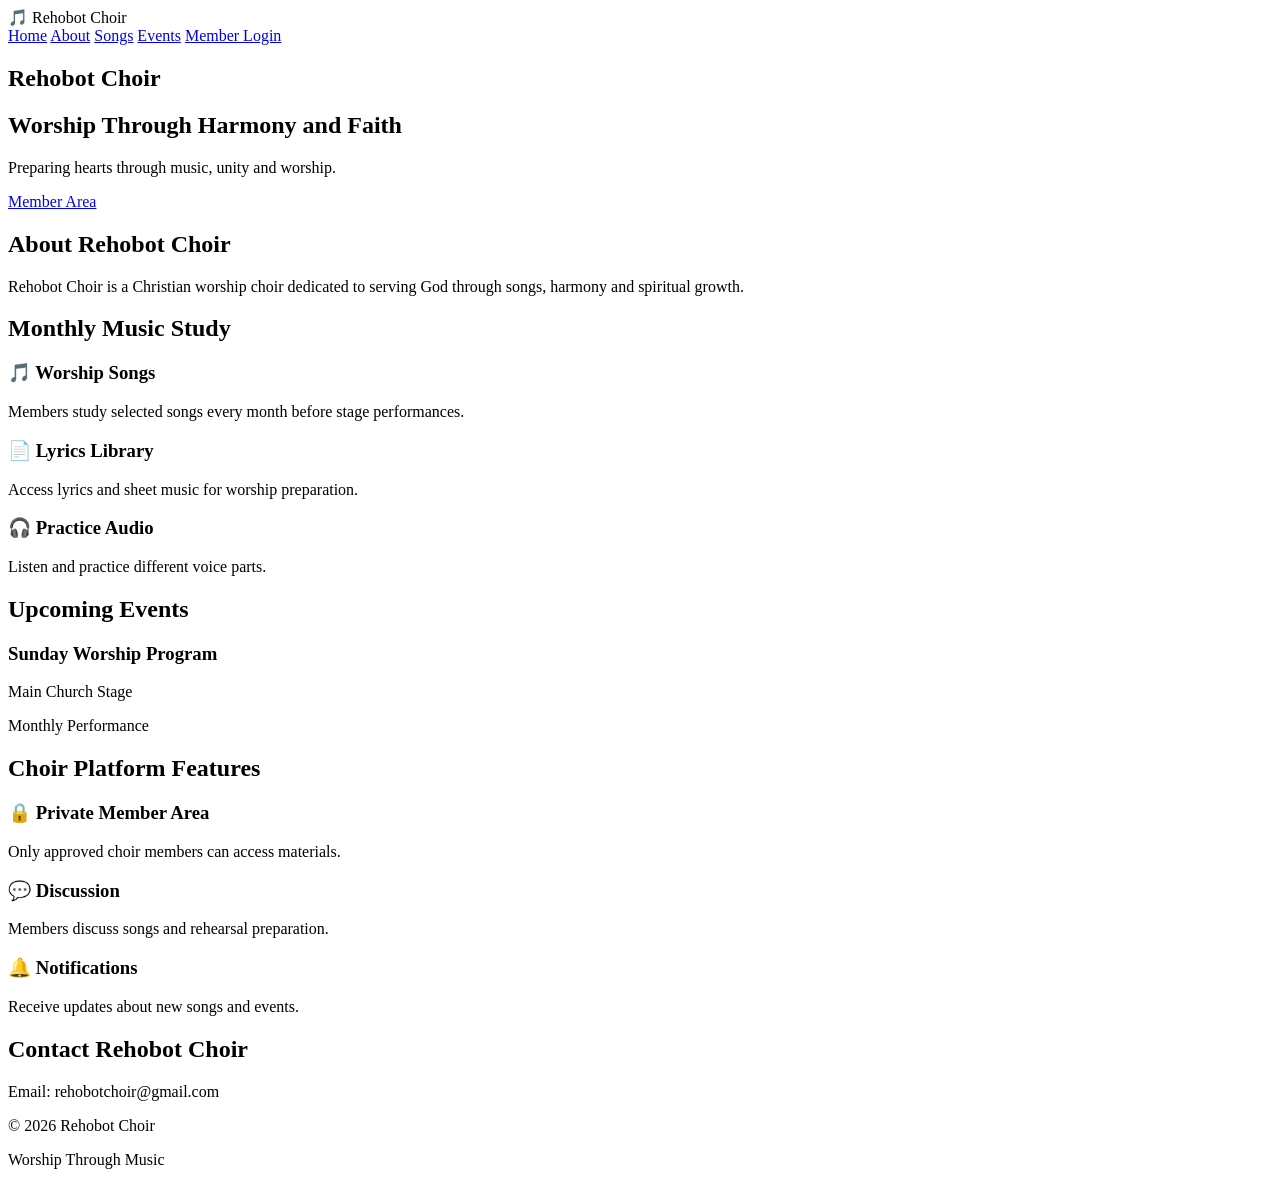
==== index.html @ 026ab4f0 "Create index.html" ====
<!DOCTYPE html>
<html lang="en">

<head>

<meta charset="UTF-8">
<meta name="viewport" content="width=device-width, initial-scale=1.0">

<title>Rehobot Choir | Worship Through Music</title>

<link rel="stylesheet" href="../css/style.css">

</head>


<body>


<header>

<div class="logo">
🎵 Rehobot Choir
</div>


<nav>

<a href="index.html">Home</a>
<a href="#about">About</a>
<a href="#songs">Songs</a>
<a href="#events">Events</a>
<a href="login.html">Member Login</a>

</nav>


</header>



<section class="hero">


<div class="hero-content">

<h1>
Rehobot Choir
</h1>


<h2>
Worship Through Harmony and Faith
</h2>


<p>
Preparing hearts through music, unity and worship.
</p>


<a href="login.html" class="btn">
Member Area
</a>


</div>


</section>





<section id="about">


<h2>
About Rehobot Choir
</h2>


<p>

Rehobot Choir is a Christian worship choir dedicated
to serving God through songs, harmony and spiritual growth.

</p>


</section>






<section id="songs">


<h2>
Monthly Music Study
</h2>


<div class="cards">


<div class="card">

<h3>
🎵 Worship Songs
</h3>

<p>
Members study selected songs every month
before stage performances.
</p>

</div>




<div class="card">

<h3>
📄 Lyrics Library
</h3>

<p>
Access lyrics and sheet music for worship preparation.
</p>

</div>





<div class="card">

<h3>
🎧 Practice Audio
</h3>

<p>
Listen and practice different voice parts.
</p>

</div>



</div>


</section>







<section id="events">


<h2>
Upcoming Events
</h2>


<div class="event-card">


<h3>
Sunday Worship Program
</h3>


<p>
Main Church Stage
</p>


<p>
Monthly Performance
</p>


</div>


</section>







<section class="features">


<h2>
Choir Platform Features
</h2>


<div class="cards">


<div class="card">

<h3>
🔒 Private Member Area
</h3>

<p>
Only approved choir members can access materials.
</p>

</div>



<div class="card">

<h3>
💬 Discussion
</h3>

<p>
Members discuss songs and rehearsal preparation.
</p>

</div>




<div class="card">

<h3>
🔔 Notifications
</h3>

<p>
Receive updates about new songs and events.
</p>

</div>



</div>


</section>








<section id="contact">


<h2>
Contact Rehobot Choir
</h2>


<p>
Email: rehobotchoir@gmail.com
</p>


</section>







<footer>

<p>
© 2026 Rehobot Choir
</p>

<p>
Worship Through Music
</p>

</footer>



<script src="../js/main.js"></script>


</body>

</html>
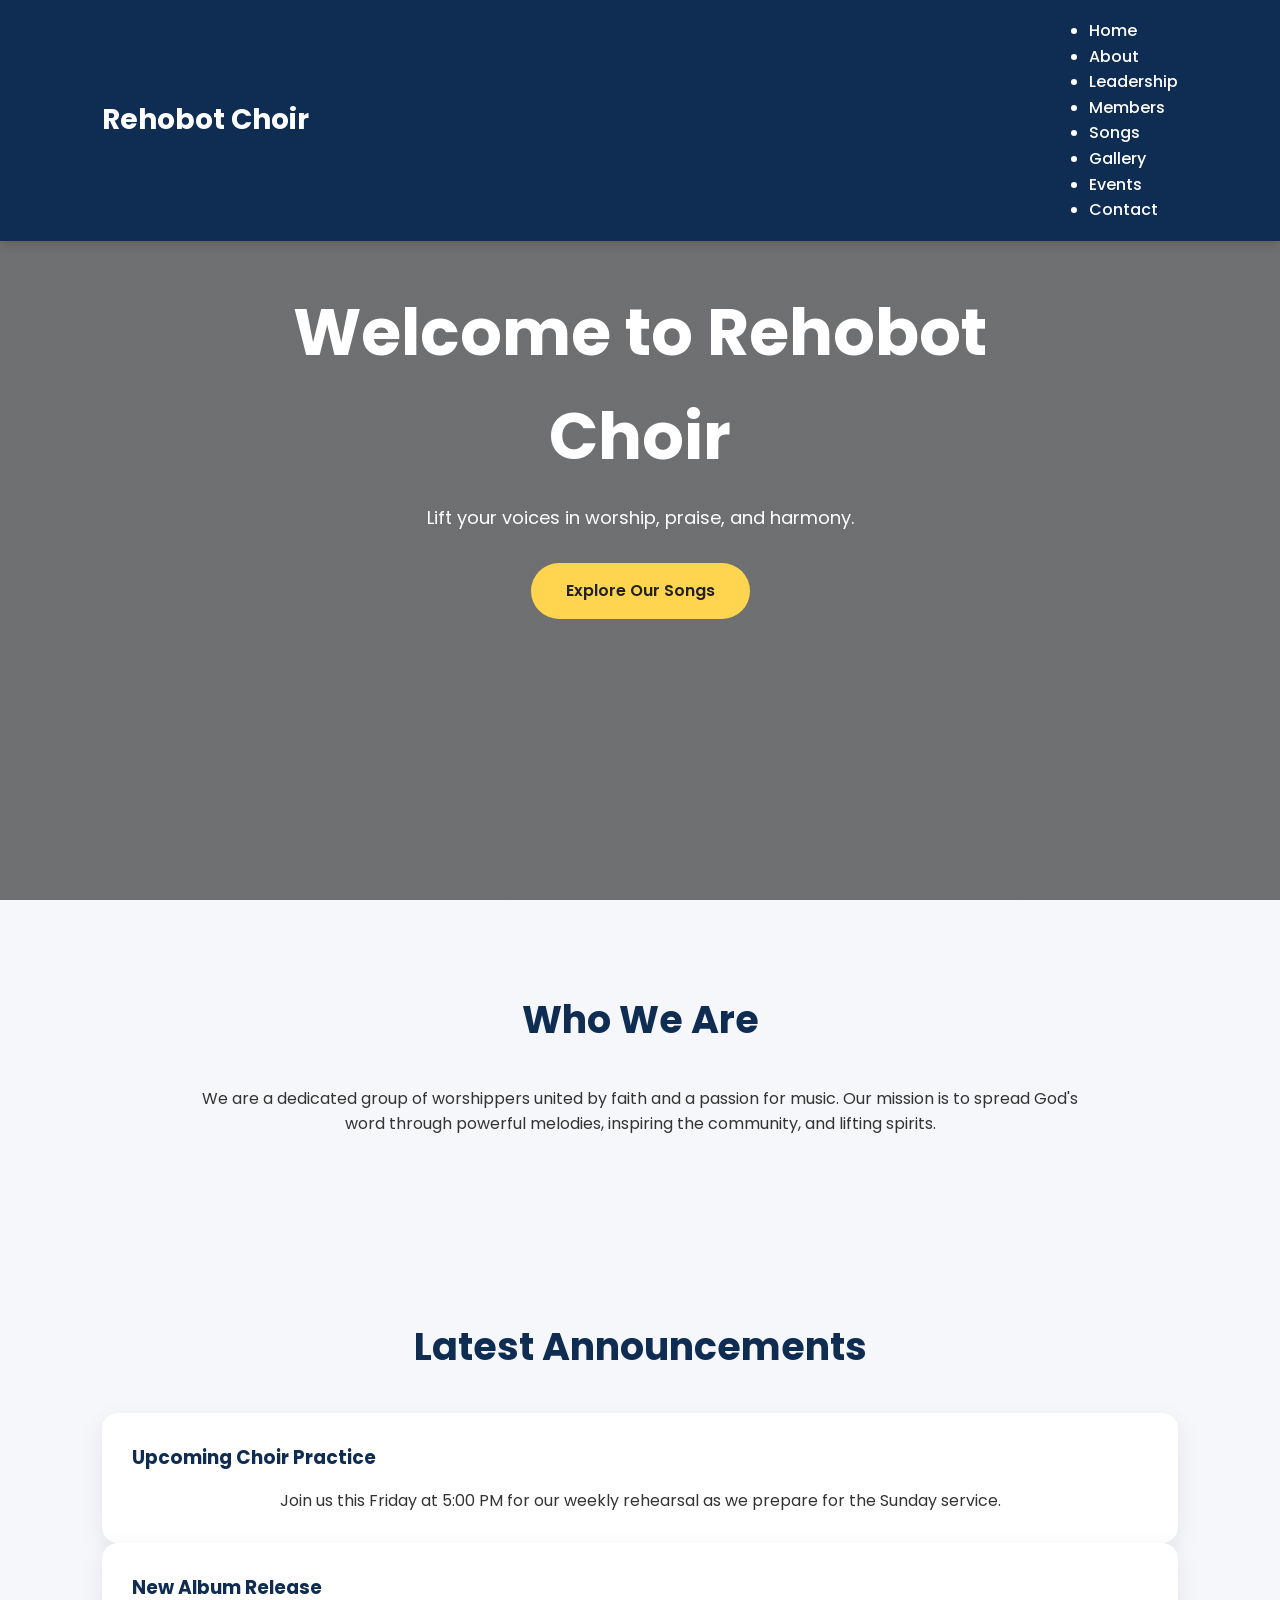
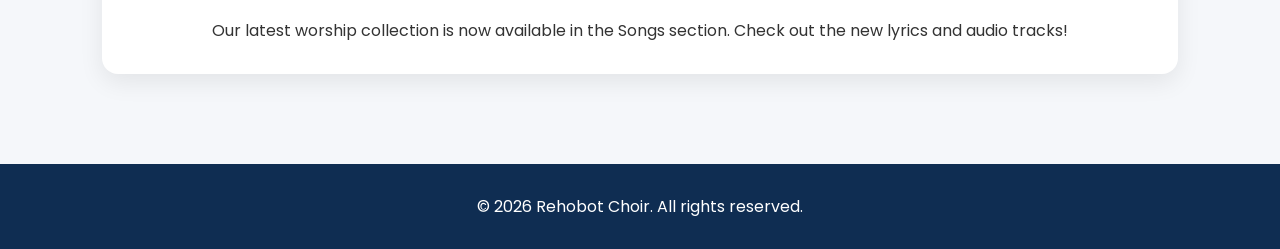
==== commit 779d172a: "Update and rename fronted/index.html to index.html" ====
--- a/index.html
+++ b/index.html
@@ -1,309 +1,71 @@
 <!DOCTYPE html>
 <html lang="en">
-
 <head>
-
-<meta charset="UTF-8">
-<meta name="viewport" content="width=device-width, initial-scale=1.0">
-
-<title>Rehobot Choir | Worship Through Music</title>
-
-<link rel="stylesheet" href="../css/style.css">
-
+    <meta charset="UTF-8">
+    <meta name="viewport" content="width=device-width, initial-scale=1.0">
+    <title>Rehobot Choir - Home</title>
+    <link rel="stylesheet" href="style.css">
+    <!-- Google Fonts -->
+    <link href="https://fonts.googleapis.com/css2?family=Poppins:wght@300;400;600;700&display=swap" rel="stylesheet">
 </head>
-
-
 <body>
 
+    <!-- Header & Navigation -->
+    <header>
+        <div class="logo">Rehobot Choir</div>
+        <nav>
+            <ul>
+                <li><a href="index.html" class="active">Home</a></li>
+                <li><a href="about.html">About</a></li>
+                <li><a href="leaders.html">Leadership</a></li>
+                <li><a href="members.html">Members</a></li>
+                <li><a href="songs.html">Songs</a></li>
+                <li><a href="gallery.html">Gallery</a></li>
+                <li><a href="events.html">Events</a></li>
+                <li><a href="contact.html">Contact</a></li>
+            </ul>
+        </nav>
+    </header>
 
-<header>
+    <!-- Hero Section -->
+    <section class="hero">
+        <div class="hero-content">
+            <h1>Welcome to Rehobot Choir</h1>
+            <p>Lift your voices in worship, praise, and harmony.</p>
+            <a href="songs.html" class="btn">Explore Our Songs</a>
+        </div>
+    </section>
 
-<div class="logo">
-🎵 Rehobot Choir
-</div>
+    <!-- Introduction Section -->
+    <section class="intro">
+        <div class="container">
+            <h2>Who We Are</h2>
+            <p>We are a dedicated group of worshippers united by faith and a passion for music. Our mission is to spread God's word through powerful melodies, inspiring the community, and lifting spirits.</p>
+        </div>
+    </section>
 
+    <!-- Latest Announcements -->
+    <section class="announcements">
+        <div class="container">
+            <h2>Latest Announcements</h2>
+            <div class="card-grid">
+                <div class="card">
+                    <h3>Upcoming Choir Practice</h3>
+                    <p>Join us this Friday at 5:00 PM for our weekly rehearsal as we prepare for the Sunday service.</p>
+                </div>
+                <div class="card">
+                    <h3>New Album Release</h3>
+                    <p>Our latest worship collection is now available in the Songs section. Check out the new lyrics and audio tracks!</p>
+                </div>
+            </div>
+        </div>
+    </section>
 
-<nav>
+    <!-- Footer -->
+    <footer>
+        <p>&copy; 2026 Rehobot Choir. All rights reserved.</p>
+    </footer>
 
-<a href="index.html">Home</a>
-<a href="#about">About</a>
-<a href="#songs">Songs</a>
-<a href="#events">Events</a>
-<a href="login.html">Member Login</a>
-
-</nav>
-
-
-</header>
-
-
-
-<section class="hero">
-
-
-<div class="hero-content">
-
-<h1>
-Rehobot Choir
-</h1>
-
-
-<h2>
-Worship Through Harmony and Faith
-</h2>
-
-
-<p>
-Preparing hearts through music, unity and worship.
-</p>
-
-
-<a href="login.html" class="btn">
-Member Area
-</a>
-
-
-</div>
-
-
-</section>
-
-
-
-
-
-<section id="about">
-
-
-<h2>
-About Rehobot Choir
-</h2>
-
-
-<p>
-
-Rehobot Choir is a Christian worship choir dedicated
-to serving God through songs, harmony and spiritual growth.
-
-</p>
-
-
-</section>
-
-
-
-
-
-
-<section id="songs">
-
-
-<h2>
-Monthly Music Study
-</h2>
-
-
-<div class="cards">
-
-
-<div class="card">
-
-<h3>
-🎵 Worship Songs
-</h3>
-
-<p>
-Members study selected songs every month
-before stage performances.
-</p>
-
-</div>
-
-
-
-
-<div class="card">
-
-<h3>
-📄 Lyrics Library
-</h3>
-
-<p>
-Access lyrics and sheet music for worship preparation.
-</p>
-
-</div>
-
-
-
-
-
-<div class="card">
-
-<h3>
-🎧 Practice Audio
-</h3>
-
-<p>
-Listen and practice different voice parts.
-</p>
-
-</div>
-
-
-
-</div>
-
-
-</section>
-
-
-
-
-
-
-
-<section id="events">
-
-
-<h2>
-Upcoming Events
-</h2>
-
-
-<div class="event-card">
-
-
-<h3>
-Sunday Worship Program
-</h3>
-
-
-<p>
-Main Church Stage
-</p>
-
-
-<p>
-Monthly Performance
-</p>
-
-
-</div>
-
-
-</section>
-
-
-
-
-
-
-
-<section class="features">
-
-
-<h2>
-Choir Platform Features
-</h2>
-
-
-<div class="cards">
-
-
-<div class="card">
-
-<h3>
-🔒 Private Member Area
-</h3>
-
-<p>
-Only approved choir members can access materials.
-</p>
-
-</div>
-
-
-
-<div class="card">
-
-<h3>
-💬 Discussion
-</h3>
-
-<p>
-Members discuss songs and rehearsal preparation.
-</p>
-
-</div>
-
-
-
-
-<div class="card">
-
-<h3>
-🔔 Notifications
-</h3>
-
-<p>
-Receive updates about new songs and events.
-</p>
-
-</div>
-
-
-
-</div>
-
-
-</section>
-
-
-
-
-
-
-
-
-<section id="contact">
-
-
-<h2>
-Contact Rehobot Choir
-</h2>
-
-
-<p>
-Email: rehobotchoir@gmail.com
-</p>
-
-
-</section>
-
-
-
-
-
-
-
-<footer>
-
-<p>
-© 2026 Rehobot Choir
-</p>
-
-<p>
-Worship Through Music
-</p>
-
-</footer>
-
-
-
-<script src="../js/main.js"></script>
-
-
+    <script src="main.js"></script>
 </body>
-
 </html>
--- a/style.css
+++ b/style.css
@@ -0,0 +1,194 @@
+/* Google Font */
+@import url('https://fonts.googleapis.com/css2?family=Poppins:wght@300;400;600;700&display=swap');
+
+*{
+    margin:0;
+    padding:0;
+    box-sizing:border-box;
+}
+
+body{
+    font-family:'Poppins',sans-serif;
+    background:#f5f7fa;
+    color:#333;
+    line-height:1.6;
+}
+
+/* Header */
+
+header{
+    position:fixed;
+    top:0;
+    left:0;
+    width:100%;
+    background:#0f2d52;
+    color:#fff;
+    display:flex;
+    justify-content:space-between;
+    align-items:center;
+    padding:18px 8%;
+    z-index:1000;
+    box-shadow:0 3px 10px rgba(0,0,0,.15);
+}
+
+.logo{
+    font-size:28px;
+    font-weight:700;
+}
+
+nav{
+    display:flex;
+    gap:25px;
+}
+
+nav a{
+    color:white;
+    text-decoration:none;
+    font-weight:500;
+    transition:.3s;
+}
+
+nav a:hover{
+    color:#FFD54F;
+}
+
+/* Hero */
+
+.hero{
+    height:100vh;
+    background:
+    linear-gradient(rgba(0,0,0,.55),rgba(0,0,0,.55)),
+    url("../images/hero.jpg") center/cover no-repeat;
+    display:flex;
+    justify-content:center;
+    align-items:center;
+    text-align:center;
+    color:white;
+    padding:20px;
+}
+
+.hero-content{
+    max-width:750px;
+}
+
+.hero h1{
+    font-size:65px;
+    margin-bottom:15px;
+}
+
+.hero h2{
+    font-size:28px;
+    font-weight:400;
+    margin-bottom:20px;
+}
+
+.hero p{
+    font-size:18px;
+    margin-bottom:30px;
+}
+
+.btn{
+    display:inline-block;
+    background:#FFD54F;
+    color:#222;
+    text-decoration:none;
+    padding:15px 35px;
+    border-radius:40px;
+    font-weight:600;
+    transition:.3s;
+}
+
+.btn:hover{
+    transform:translateY(-3px);
+    box-shadow:0 8px 20px rgba(0,0,0,.25);
+}
+
+/* Sections */
+
+section{
+    padding:90px 8%;
+}
+
+section h2{
+    text-align:center;
+    font-size:38px;
+    color:#0f2d52;
+    margin-bottom:35px;
+}
+
+section p{
+    max-width:900px;
+    margin:auto;
+    text-align:center;
+}
+
+/* Cards */
+
+.cards{
+    margin-top:40px;
+    display:grid;
+    grid-template-columns:repeat(auto-fit,minmax(260px,1fr));
+    gap:25px;
+}
+
+.card,
+.event-card{
+    background:white;
+    padding:30px;
+    border-radius:16px;
+    box-shadow:0 8px 25px rgba(0,0,0,.08);
+    transition:.3s;
+}
+
+.card:hover,
+.event-card:hover{
+    transform:translateY(-8px);
+}
+
+.card h3{
+    color:#0f2d52;
+    margin-bottom:15px;
+}
+
+/* Features */
+
+.features{
+    background:#eef4fb;
+}
+
+/* Footer */
+
+footer{
+    background:#0f2d52;
+    color:white;
+    text-align:center;
+    padding:30px;
+}
+
+/* Responsive */
+
+@media(max-width:768px){
+
+header{
+    flex-direction:column;
+    gap:15px;
+}
+
+nav{
+    flex-wrap:wrap;
+    justify-content:center;
+}
+
+.hero h1{
+    font-size:42px;
+}
+
+.hero h2{
+    font-size:22px;
+}
+
+section h2{
+    font-size:30px;
+}
+
+}
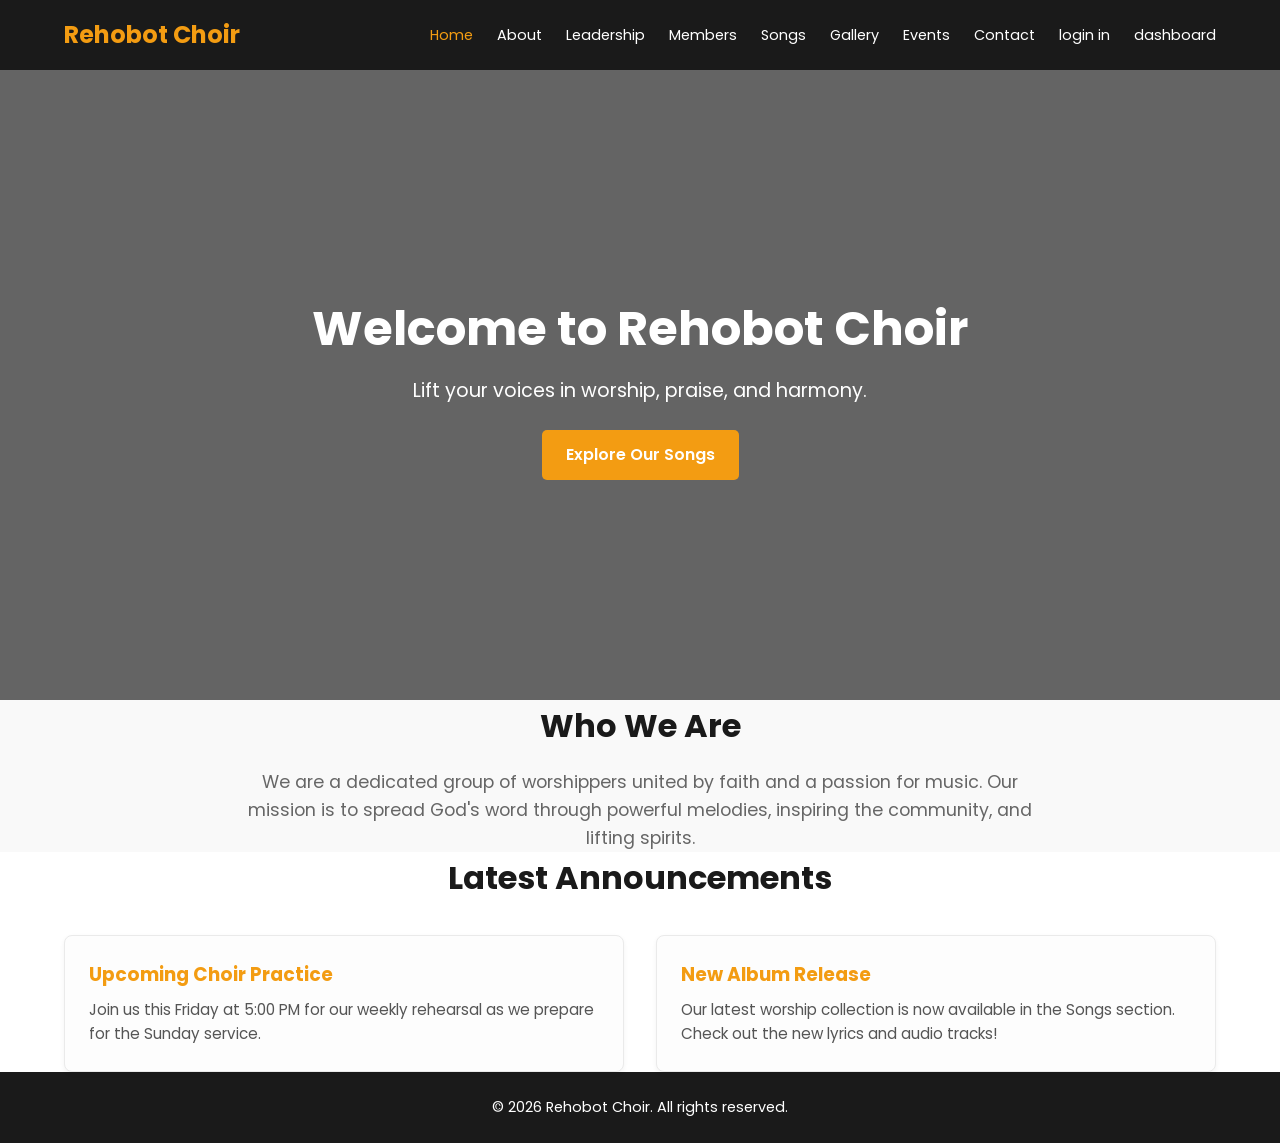
==== commit b69a1d6f: "Update index.html" ====
--- a/index.html
+++ b/index.html
@@ -23,7 +23,10 @@
                 <li><a href="gallery.html">Gallery</a></li>
                 <li><a href="events.html">Events</a></li>
                 <li><a href="contact.html">Contact</a></li>
+                <li><a href="login.html">login in</a></li>
+                <li><a href="dashboard.html">dashboard</a></li>
             </ul>
+            
         </nav>
     </header>
 
--- a/style.css
+++ b/style.css
@@ -1,194 +1,675 @@
-/* Google Font */
-@import url('https://fonts.googleapis.com/css2?family=Poppins:wght@300;400;600;700&display=swap');
-
-*{
-    margin:0;
-    padding:0;
-    box-sizing:border-box;
-}
-
-body{
-    font-family:'Poppins',sans-serif;
-    background:#f5f7fa;
-    color:#333;
-    line-height:1.6;
-}
-
-/* Header */
-
-header{
-    position:fixed;
-    top:0;
-    left:0;
-    width:100%;
-    background:#0f2d52;
-    color:#fff;
-    display:flex;
-    justify-content:space-between;
-    align-items:center;
-    padding:18px 8%;
-    z-index:1000;
-    box-shadow:0 3px 10px rgba(0,0,0,.15);
-}
-
-.logo{
-    font-size:28px;
-    font-weight:700;
-}
-
-nav{
-    display:flex;
-    gap:25px;
-}
-
-nav a{
-    color:white;
-    text-decoration:none;
-    font-weight:500;
-    transition:.3s;
-}
-
-nav a:hover{
-    color:#FFD54F;
-}
-
-/* Hero */
-
-.hero{
-    height:100vh;
-    background:
-    linear-gradient(rgba(0,0,0,.55),rgba(0,0,0,.55)),
-    url("../images/hero.jpg") center/cover no-repeat;
-    display:flex;
-    justify-content:center;
-    align-items:center;
-    text-align:center;
-    color:white;
-    padding:20px;
-}
-
-.hero-content{
-    max-width:750px;
-}
-
-.hero h1{
-    font-size:65px;
-    margin-bottom:15px;
-}
-
-.hero h2{
-    font-size:28px;
-    font-weight:400;
-    margin-bottom:20px;
-}
-
-.hero p{
-    font-size:18px;
-    margin-bottom:30px;
-}
-
-.btn{
-    display:inline-block;
-    background:#FFD54F;
-    color:#222;
-    text-decoration:none;
-    padding:15px 35px;
-    border-radius:40px;
-    font-weight:600;
-    transition:.3s;
-}
-
-.btn:hover{
-    transform:translateY(-3px);
-    box-shadow:0 8px 20px rgba(0,0,0,.25);
-}
-
-/* Sections */
-
-section{
-    padding:90px 8%;
-}
-
-section h2{
-    text-align:center;
-    font-size:38px;
-    color:#0f2d52;
-    margin-bottom:35px;
-}
-
-section p{
-    max-width:900px;
-    margin:auto;
-    text-align:center;
-}
-
-/* Cards */
-
-.cards{
-    margin-top:40px;
-    display:grid;
-    grid-template-columns:repeat(auto-fit,minmax(260px,1fr));
-    gap:25px;
-}
-
-.card,
-.event-card{
-    background:white;
-    padding:30px;
-    border-radius:16px;
-    box-shadow:0 8px 25px rgba(0,0,0,.08);
-    transition:.3s;
-}
-
-.card:hover,
-.event-card:hover{
-    transform:translateY(-8px);
-}
-
-.card h3{
-    color:#0f2d52;
-    margin-bottom:15px;
-}
-
-/* Features */
-
-.features{
-    background:#eef4fb;
+/* General Reset */
+* {
+    margin: 0;
+    padding: 0;
+    box-sizing: border-box;
+    font-family: 'Poppins', sans-serif;
+}
+
+body {
+    background-color: #f9f9f9;
+    color: #333;
+    line-height: 1.6;
+}
+
+/* Header & Navigation */
+header {
+    background: #1a1a1a;
+    color: #fff;
+    display: flex;
+    justify-content: space-between;
+    align-items: center;
+    padding: 1rem 5%;
+    position: sticky;
+    top: 0;
+    z-index: 1000;
+}
+
+header .logo {
+    font-size: 1.5rem;
+    font-weight: 700;
+    color: #f39c12;
+}
+
+header nav ul {
+    list-style: none;
+    display: flex;
+    gap: 1.5rem;
+}
+
+header nav ul li a {
+    color: #fff;
+    text-decoration: none;
+    font-size: 0.9rem;
+    transition: color 0.3s ease;
+}
+
+header nav ul li a:hover,
+header nav ul li a.active {
+    color: #f39c12;
+}
+
+/* Hero Section */
+.hero {
+    background: linear-gradient(rgba(0,0,0,0.6), rgba(0,0,0,0.6)), url('https://images.unsplash.com/photo-1511671782779-c97d3d27a1d4?auto=format&fit=crop&w=1350&q=80') no-repeat center center/cover;
+    height: 70vh;
+    display: flex;
+    justify-content: center;
+    align-items: center;
+    text-align: center;
+    color: #fff;
+    padding: 0 1rem;
+}
+
+.hero-content h1 {
+    font-size: 3rem;
+    margin-bottom: 0.5rem;
+}
+
+.hero-content p {
+    font-size: 1.2rem;
+    margin-bottom: 1.5rem;
+}
+
+.btn {
+    display: inline-block;
+    background: #f39c12;
+    color: #fff;
+    padding: 0.75rem 1.5rem;
+    border-radius: 5px;
+    text-decoration: none;
+    font-weight: 600;
+    transition: background 0.3s ease;
+}
+
+.btn:hover {
+    background: #d68910;
+}
+
+/* Content Sections */
+.container {
+    width: 85%;
+    max-width: 1100px;
+    margin: auto;
+    padding: 4rem 0;
+    text-align: center;
+}
+
+.intro h2, .announcements h2 {
+    font-size: 2rem;
+    margin-bottom: 1rem;
+    color: #1a1a1a;
+}
+
+.intro p {
+    font-size: 1.1rem;
+    color: #666;
+    max-width: 800px;
+    margin: auto;
+}
+
+/* Announcements Grid */
+.announcements {
+    background: #fff;
+}
+
+.card-grid {
+    display: grid;
+    grid-template-columns: repeat(auto-fit, minmax(280px, 1fr));
+    gap: 2rem;
+    margin-top: 2rem;
+    text-align: left;
+}
+
+.card {
+    background: #fdfdfd;
+    border: 1px solid #eaeaea;
+    padding: 1.5rem;
+    border-radius: 8px;
+    box-shadow: 0 2px 5px rgba(0,0,0,0.05);
+}
+
+.card h3 {
+    margin-bottom: 0.5rem;
+    color: #f39c12;
+}
+
+.card p {
+    color: #555;
+    font-size: 0.95rem;
 }
 
 /* Footer */
-
-footer{
-    background:#0f2d52;
-    color:white;
-    text-align:center;
-    padding:30px;
-}
-
-/* Responsive */
-
-@media(max-width:768px){
-
-header{
-    flex-direction:column;
-    gap:15px;
-}
-
-nav{
-    flex-wrap:wrap;
-    justify-content:center;
-}
-
-.hero h1{
-    font-size:42px;
-}
-
-.hero h2{
-    font-size:22px;
-}
-
-section h2{
-    font-size:30px;
-}
-
-}
+footer {
+    background: #1a1a1a;
+    color: #fff;
+    text-align: center;
+    padding: 1.5rem 0;
+    font-size: 0.9rem;
+}
+/* Page Header Banner */
+.page-header {
+    background: linear-gradient(rgba(0,0,0,0.7), rgba(0,0,0,0.7)), url('https://images.unsplash.com/photo-1465847899084-d164df4dedc6?auto=format&fit=crop&w=1350&q=80') no-repeat center center/cover;
+    color: #fff;
+    text-align: center;
+    padding: 4rem 1rem;
+}
+
+.page-header h1 {
+    font-size: 2.5rem;
+    margin-bottom: 0.5rem;
+}
+
+.page-header p {
+    font-size: 1.1rem;
+    color: #ddd;
+}
+
+/* About Layout */
+.about-content {
+    text-align: left;
+    display: flex;
+    flex-direction: column;
+    gap: 3rem;
+}
+
+.about-section h2 {
+    font-size: 1.8rem;
+    color: #1a1a1a;
+    margin-bottom: 1rem;
+    border-bottom: 2px solid #f39c12;
+    display: inline-block;
+    padding-bottom: 0.3rem;
+}
+
+.about-section p {
+    font-size: 1.05rem;
+    color: #555;
+    line-height: 1.8;
+}
+
+/* Mission & Vision Cards */
+.mission-vision-grid {
+    display: grid;
+    grid-template-columns: repeat(auto-fit, minmax(280px, 1fr));
+    gap: 2rem;
+}
+
+.mv-card {
+    background: #fff;
+    padding: 2rem;
+    border-radius: 8px;
+    border-left: 5px solid #f39c12;
+    box-shadow: 0 2px 5px rgba(0,0,0,0.05);
+}
+
+.mv-card h3 {
+    color: #1a1a1a;
+    margin-bottom: 0.8rem;
+    font-size: 1.3rem;
+}
+
+.mv-card p {
+    color: #666;
+    font-size: 0.95rem;
+}
+
+/* Values List */
+.values-list {
+    list-style-type: disc;
+    padding-left: 1.5rem;
+    margin-top: 0.5rem;
+}
+
+.values-list li {
+    font-size: 1.05rem;
+    color: #555;
+    margin-bottom: 0.5rem;
+}
+
+.values-list li strong {
+    color: #1a1a1a;
+}
+/* Leadership Grid */
+.leader-grid {
+    display: grid;
+    grid-template-columns: repeat(auto-fit, minmax(300px, 1fr));
+    gap: 2.5rem;
+    padding: 2rem 0;
+}
+
+.leader-card {
+    background: #fff;
+    border-radius: 8px;
+    overflow: hidden;
+    box-shadow: 0 4px 10px rgba(0,0,0,0.06);
+    text-align: left;
+    transition: transform 0.3s ease;
+}
+
+.leader-card:hover {
+    transform: translateY(-5px);
+}
+
+.leader-img {
+    height: 250px;
+    background-size: cover;
+    background-position: center;
+}
+
+.leader-info {
+    padding: 1.5rem;
+}
+
+.leader-info h3 {
+    font-size: 1.25rem;
+    color: #1a1a1a;
+    margin-bottom: 0.2rem;
+}
+
+.leader-info .role {
+    display: block;
+    font-size: 0.9rem;
+    font-weight: 600;
+    color: #f39c12;
+    margin-bottom: 0.8rem;
+}
+
+.leader-info p {
+    font-size: 0.95rem;
+    color: #666;
+    line-height: 1.6;
+}
+
+/* Vocal Sections Grid */
+.sections-grid {
+    display: grid;
+    grid-template-columns: repeat(auto-fit, minmax(250px, 1fr));
+    gap: 2rem;
+    padding: 2rem 0;
+    text-align: left;
+}
+
+.section-card {
+    background: #fff;
+    padding: 2rem;
+    border-radius: 8px;
+    box-shadow: 0 3px 8px rgba(0,0,0,0.05);
+    border-top: 4px solid #f39c12;
+}
+
+.section-card h3 {
+    font-size: 1.4rem;
+    color: #1a1a1a;
+    margin-bottom: 0.5rem;
+}
+
+.section-desc {
+    font-size: 0.9rem;
+    color: #666;
+    margin-bottom: 1.2rem;
+    line-height: 1.5;
+}
+
+.member-list {
+    list-style-type: none;
+    padding: 0;
+    border-top: 1px solid #eee;
+    padding-top: 1rem;
+}
+
+.member-list li {
+    font-size: 0.95rem;
+    color: #444;
+    padding: 0.3rem 0;
+}
+/* Songs Grid */
+.songs-grid {
+    display: grid;
+    grid-template-columns: repeat(auto-fit, minmax(300px, 1fr));
+    gap: 2rem;
+    padding: 2rem 0;
+    text-align: left;
+}
+
+.song-card {
+    background: #fff;
+    padding: 2rem;
+    border-radius: 8px;
+    box-shadow: 0 3px 8px rgba(0,0,0,0.05);
+    border-left: 4px solid #f39c12;
+    display: flex;
+    flex-direction: column;
+    justify-content: space-between;
+}
+
+.song-card h3 {
+    font-size: 1.3rem;
+    color: #1a1a1a;
+    margin-bottom: 0.2rem;
+}
+
+.song-meta {
+    font-size: 0.85rem;
+    color: #f39c12;
+    font-weight: 600;
+    display: block;
+    margin-bottom: 1rem;
+}
+
+.song-snippet {
+    font-size: 0.95rem;
+    color: #555;
+    font-style: italic;
+    margin-bottom: 1.5rem;
+}
+
+.song-actions {
+    display: flex;
+    gap: 1rem;
+}
+
+.btn-sm {
+    background: #f39c12;
+    color: #fff;
+    padding: 0.5rem 1rem;
+    border-radius: 4px;
+    text-decoration: none;
+    font-size: 0.85rem;
+    font-weight: 600;
+    transition: background 0.3s ease;
+}
+
+.btn-sm:hover {
+    background: #d68910;
+}
+
+.btn-sm.outline {
+    background: transparent;
+    border: 1px solid #f39c12;
+    color: #f39c12;
+}
+
+.btn-sm.outline:hover {
+    background: #f39c12;
+    color: #fff;
+}
+/* Gallery Grid */
+.gallery-grid {
+    display: grid;
+    grid-template-columns: repeat(auto-fit, minmax(300px, 1fr));
+    gap: 1.5rem;
+    padding: 2rem 0;
+}
+
+.gallery-item {
+    height: 250px;
+    background-size: cover;
+    background-position: center;
+    border-radius: 8px;
+    position: relative;
+    overflow: hidden;
+    box-shadow: 0 3px 8px rgba(0,0,0,0.05);
+    cursor: pointer;
+}
+
+.gallery-overlay {
+    position: absolute;
+    bottom: 0;
+    left: 0;
+    right: 0;
+    background: linear-gradient(to top, rgba(0,0,0,0.8), transparent);
+    color: #fff;
+    padding: 1.5rem 1rem 1rem;
+    text-align: left;
+    opacity: 0;
+    transition: opacity 0.3s ease;
+    display: flex;
+    align-items: flex-end;
+    height: 100%;
+}
+
+.gallery-item:hover .gallery-overlay {
+    opacity: 1;
+}
+
+.gallery-overlay span {
+    font-size: 1.05rem;
+    font-weight: 600;
+}
+/* Events List */
+.events-list {
+    display: flex;
+    flex-direction: column;
+    gap: 1.5rem;
+    padding: 2rem 0;
+    text-align: left;
+    max-width: 800px;
+    margin: auto;
+}
+
+.event-card {
+    background: #fff;
+    border-radius: 8px;
+    box-shadow: 0 3px 8px rgba(0,0,0,0.05);
+    display: flex;
+    align-items: center;
+    overflow: hidden;
+    border-left: 5px solid #f39c12;
+}
+
+.event-date {
+    background: #1a1a1a;
+    color: #fff;
+    padding: 1.5rem;
+    text-align: center;
+    min-width: 100px;
+    display: flex;
+    flex-direction: column;
+    justify-content: center;
+}
+
+.event-date .month {
+    font-size: 0.85rem;
+    font-weight: 600;
+    color: #f39c12;
+    letter-spacing: 1px;
+}
+
+.event-date .day {
+    font-size: 1.8rem;
+    font-weight: 700;
+}
+
+.event-details {
+    padding: 1.5rem;
+}
+
+.event-details h3 {
+    font-size: 1.25rem;
+    color: #1a1a1a;
+    margin-bottom: 0.2rem;
+}
+
+.event-time {
+    font-size: 0.85rem;
+    font-weight: 600;
+    color: #f39c12;
+    display: block;
+    margin-bottom: 0.5rem;
+}
+
+.event-details p {
+    font-size: 0.95rem;
+    color: #666;
+}
+/* Contact Grid */
+.contact-grid {
+    display: grid;
+    grid-template-columns: repeat(auto-fit, minmax(300px, 1fr));
+    gap: 3rem;
+    padding: 2rem 0;
+    text-align: left;
+}
+
+.contact-info h2, .contact-form-container h2 {
+    font-size: 1.8rem;
+    color: #1a1a1a;
+    margin-bottom: 1rem;
+}
+
+.contact-info p {
+    color: #666;
+    margin-bottom: 1.5rem;
+}
+
+.info-item {
+    margin-bottom: 1rem;
+    font-size: 1rem;
+    color: #555;
+}
+
+.info-item strong {
+    display: block;
+    color: #1a1a1a;
+    margin-bottom: 0.2rem;
+}
+
+/* Contact Form */
+.contact-form {
+    display: flex;
+    flex-direction: column;
+    gap: 1.2rem;
+}
+
+.form-group {
+    display: flex;
+    flex-direction: column;
+    gap: 0.4rem;
+}
+
+.form-group label {
+    font-size: 0.9rem;
+    font-weight: 600;
+    color: #333;
+}
+
+.form-group input,
+.form-group textarea {
+    padding: 0.75rem;
+    border: 1px solid #ccc;
+    border-radius: 5px;
+    font-size: 0.95rem;
+    font-family: 'Poppins', sans-serif;
+}
+
+.form-group input:focus,
+.form-group textarea:focus {
+    outline: none;
+    border-color: #f39c12;
+}
+
+.contact-form .btn {
+    width: 100%;
+    border: none;
+    cursor: pointer;
+    font-size: 1rem;
+    text-align: center;
+}
+/* Mobile Responsive Navigation Fix */
+@media (max-width: 900px) {
+    header {
+        flex-direction: column;
+        padding: 1rem;
+        text-align: center;
+    }
+
+    header nav ul {
+        margin-top: 0.8rem;
+        flex-wrap: wrap;
+        justify-content: center;
+        gap: 0.8rem 1.2rem;
+    }
+
+    header nav ul li a {
+        font-size: 0.85rem;
+    }
+}
+/* Ensure the body and html take up full width and don't overflow horizontally */
+html, body {
+    width: 100%;
+    overflow-x: hidden;
+    margin: 0;
+    padding: 0;
+}
+
+/* Fix containers to use percentage-based widths so they scale to any device screen */
+.container {
+    width: 100%;
+    max-width: 1200px;
+    margin: 0 auto;
+    padding: 0 1.5rem;
+    box-sizing: border-box;
+}
+
+/* Ensure the header spans the full width of the screen */
+header {
+    width: 100%;
+    box-sizing: border-box;
+}
+
+/* Make sure image grids and content sections scale properly */
+.gallery-grid, .songs-grid, .events-list, .contact-grid {
+    width: 100%;
+    box-sizing: border-box;
+}
+/* Dashboard Grid Layout */
+.dashboard-grid {
+    display: grid;
+    grid-template-columns: repeat(auto-fit, minmax(320px, 1fr));
+    gap: 2rem;
+    padding: 2rem 0;
+    text-align: left;
+}
+
+.dash-card {
+    background: #fff;
+    padding: 2rem;
+    border-radius: 8px;
+    box-shadow: 0 3px 8px rgba(0,0,0,0.05);
+    border-top: 4px solid #f39c12;
+}
+
+.dash-card h3 {
+    font-size: 1.3rem;
+    color: #1a1a1a;
+    margin-bottom: 1.2rem;
+}
+
+.dash-list {
+    list-style-type: none;
+    padding: 0;
+    margin: 0;
+    display: flex;
+    flex-direction: column;
+    gap: 1rem;
+}
+
+.dash-list li {
+    font-size: 0.95rem;
+    color: #555;
+    background: #f9f9f9;
+    padding: 0.8rem 1rem;
+    border-radius: 5px;
+    border-left: 3px solid #ccc;
+}
+
+.dash-list li a {
+    color: #f39c12;
+    text-decoration: none;
+    font-weight: 600;
+}
+
+.dash-list li a:hover {
+    text-decoration: underline;
+}
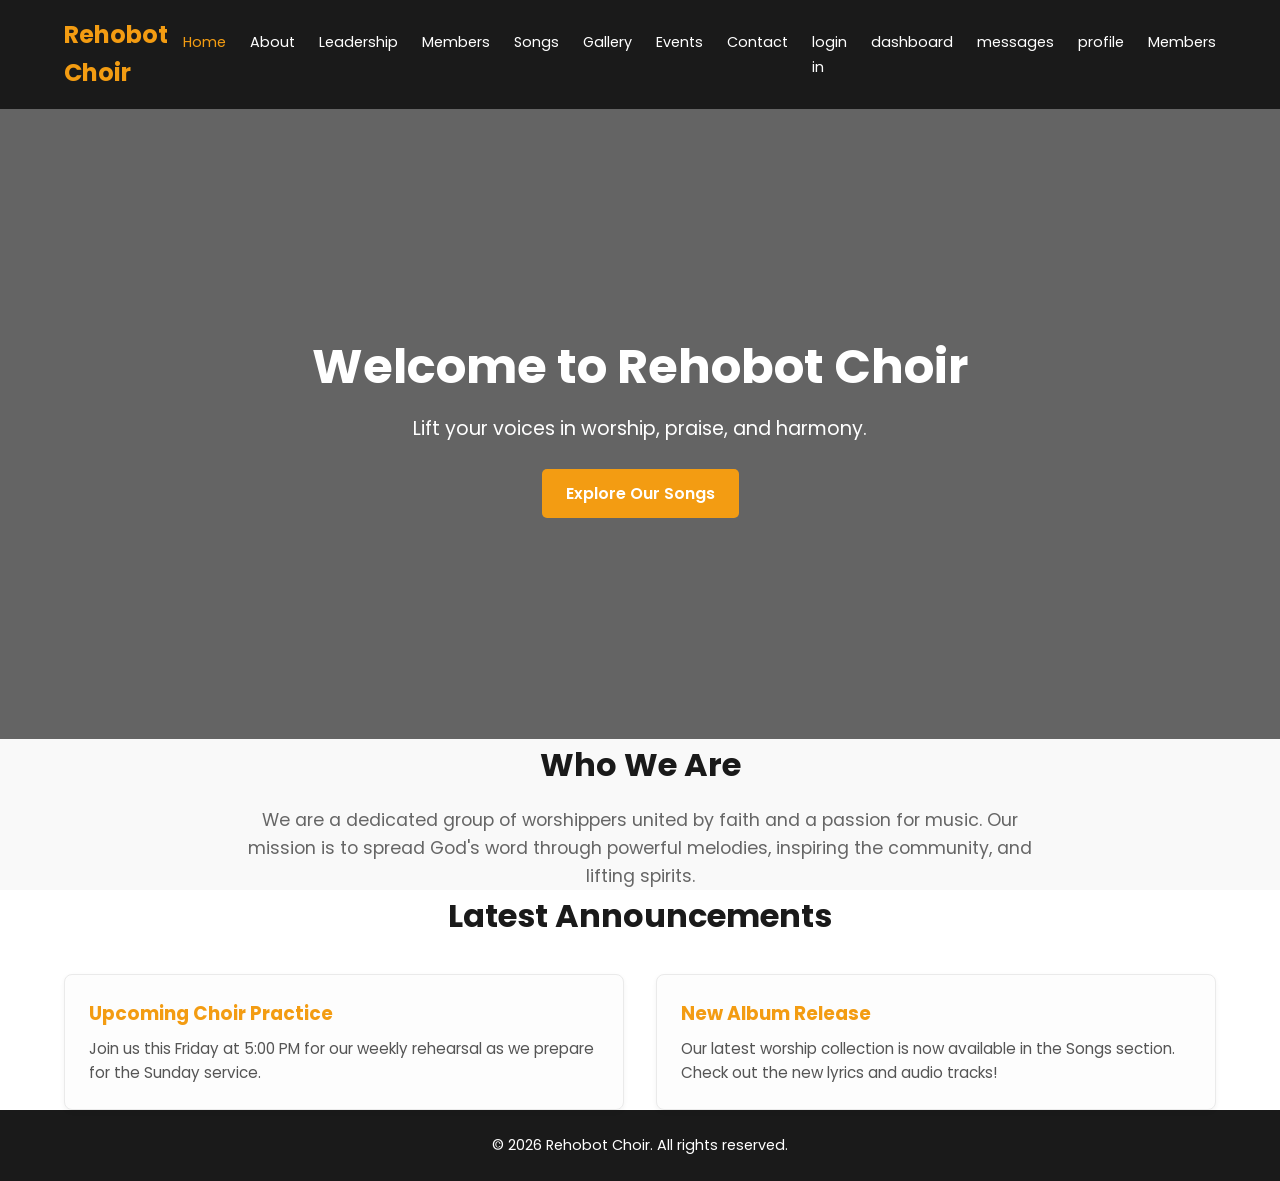
==== commit 5f94e4fd: "Update index.html" ====
--- a/index.html
+++ b/index.html
@@ -25,6 +25,9 @@
                 <li><a href="contact.html">Contact</a></li>
                 <li><a href="login.html">login in</a></li>
                 <li><a href="dashboard.html">dashboard</a></li>
+                <li><a href="messages.html">messages</a></li>
+                <li><a href="profile.html">profile</a></li>
+                <li><a href="members.html">Members</a></li>
             </ul>
             
         </nav>
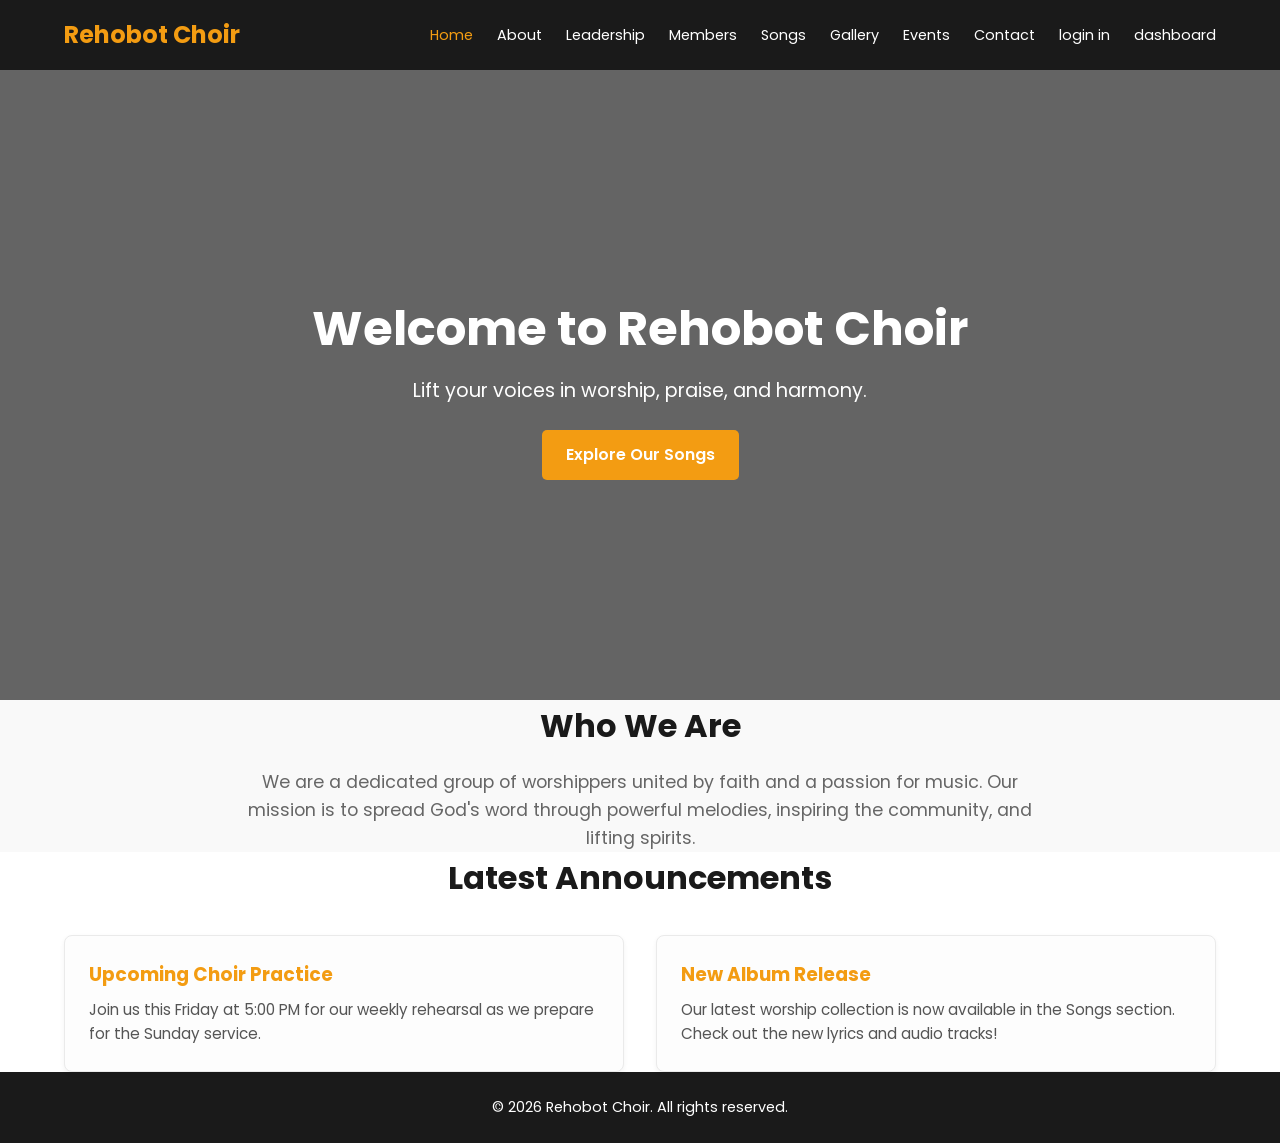
==== commit 7f07c75b: "Update index.html" ====
--- a/index.html
+++ b/index.html
@@ -25,9 +25,7 @@
                 <li><a href="contact.html">Contact</a></li>
                 <li><a href="login.html">login in</a></li>
                 <li><a href="dashboard.html">dashboard</a></li>
-                <li><a href="messages.html">messages</a></li>
-                <li><a href="profile.html">profile</a></li>
-                <li><a href="members.html">Members</a></li>
+             
             </ul>
             
         </nav>
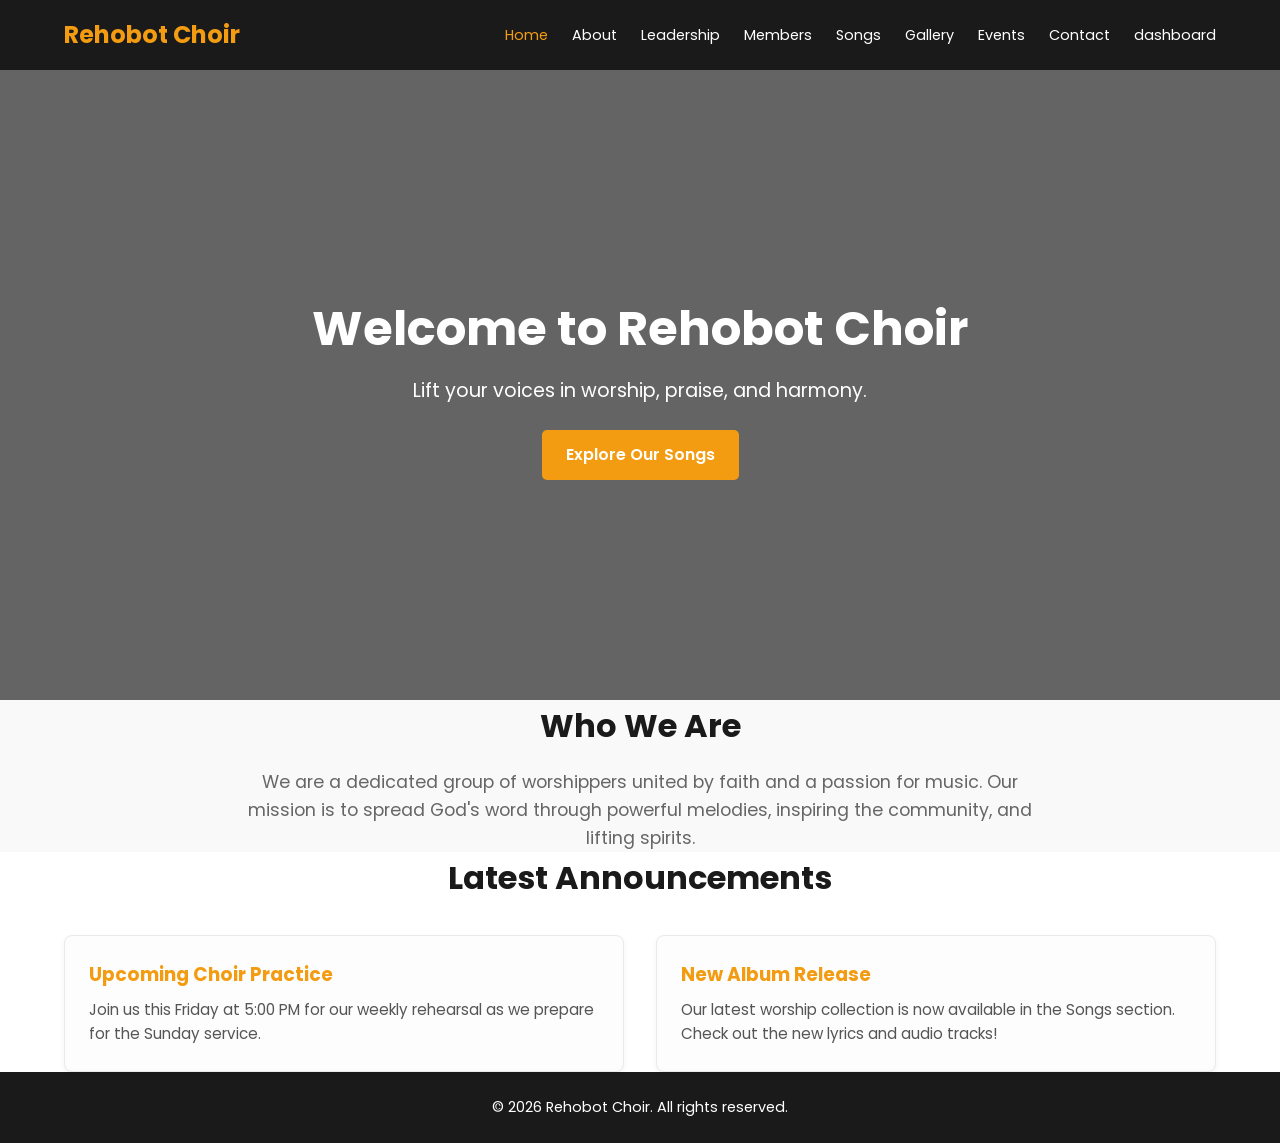
==== commit d7117b96: "Update index.html" ====
--- a/index.html
+++ b/index.html
@@ -23,7 +23,7 @@
                 <li><a href="gallery.html">Gallery</a></li>
                 <li><a href="events.html">Events</a></li>
                 <li><a href="contact.html">Contact</a></li>
-                <li><a href="login.html">login in</a></li>
+                
                 <li><a href="dashboard.html">dashboard</a></li>
              
             </ul>
